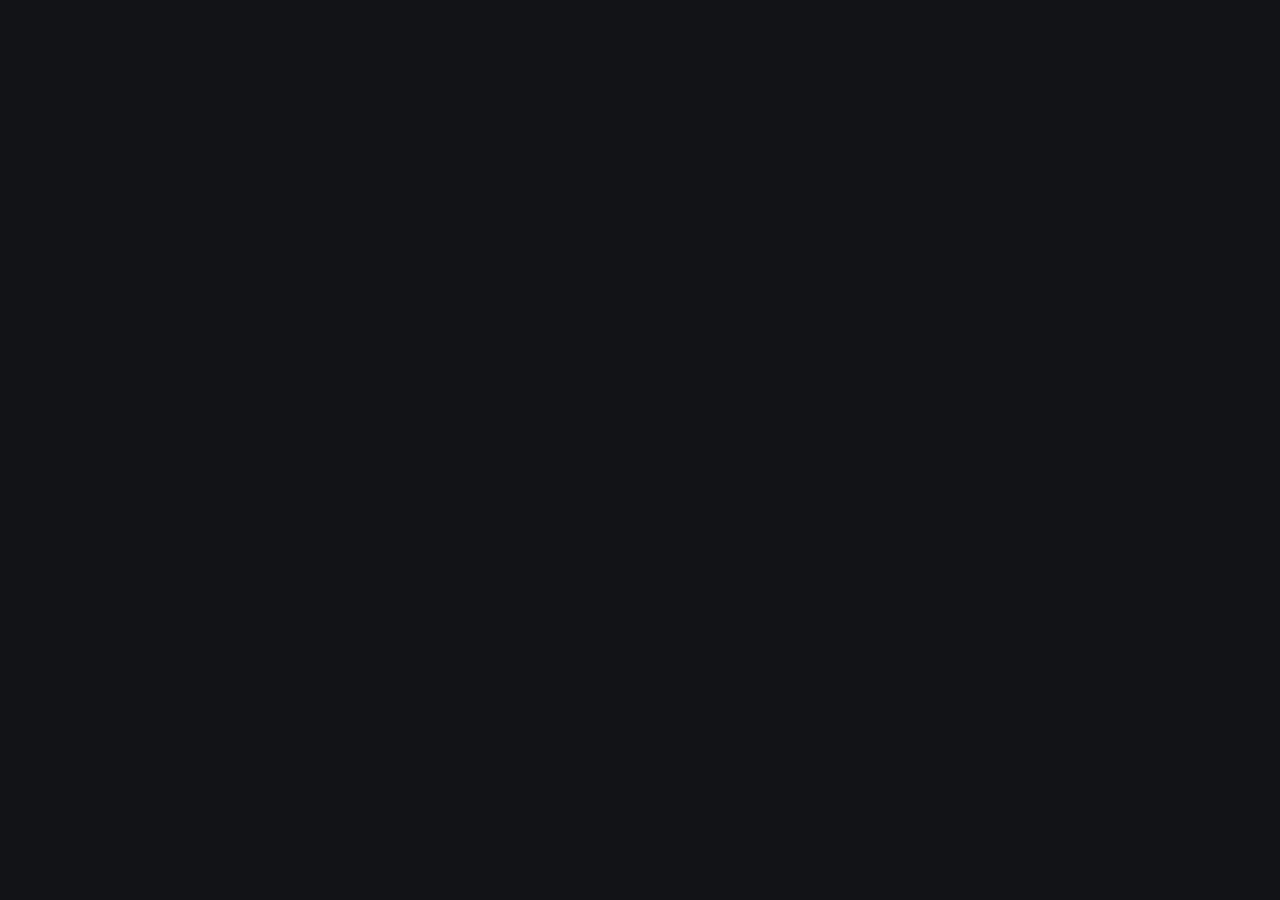
==== index.html @ 99cafe85 "Initial React-based App" ====
<!doctype html>
<html lang="en">
<head>
<meta charset="UTF-8" />
<meta name="viewport" content="width=device-width, initial-scale=1.0" />
<title>TCGP Corpus Lite</title>

<!-- React (no build step needed) -->
<script src="https://unpkg.com/react@18/umd/react.production.min.js" crossorigin></script>
<script src="https://unpkg.com/react-dom@18/umd/react-dom.production.min.js" crossorigin></script>
<script src="https://unpkg.com/@babel/standalone/babel.min.js" crossorigin></script>

<link rel="preconnect" href="https://fonts.googleapis.com">
<link href="https://fonts.googleapis.com/css2?family=Inter:wght@400;500;600;700&family=JetBrains+Mono:wght@400;500;600&display=swap" rel="stylesheet">

<style>
	:root {
		--bg: #121317;
		--surface: #1a1c22;
		--surface-2: #20232b;
		--border: #2b2e37;
		--text: #e7e8ec;
		--text-muted: #8b8f9c;
		--accent: #4fd1c5;
		--accent-dim: #2e5a56;
		--warn: #e0a458;
		--warn-bg: rgba(224, 164, 88, 0.08);
		--danger: #e0616f;
		--font-ui: 'Inter', system-ui, -apple-system, sans-serif;
		--font-mono: 'JetBrains Mono', ui-monospace, 'SF Mono', Menlo, Consolas, monospace;
	}

	* { box-sizing: border-box; }

	html, body {
		margin: 0;
		padding: 0;
		background: var(--bg);
		color: var(--text);
		font-family: var(--font-ui);
		height: 100%;
	}

	#root { min-height: 100vh; display: flex; flex-direction: column; }

	.topbar {
		padding: 20px 24px 16px;
		border-bottom: 1px solid var(--border);
		background: var(--bg);
		position: sticky;
		top: 0;
		z-index: 20;
	}

	.topbar h1 {
		font-size: 15px;
		font-weight: 600;
		letter-spacing: 0.02em;
		margin: 0 0 2px;
		color: var(--text);
	}

	.topbar .subtitle {
		font-size: 12.5px;
		color: var(--text-muted);
		margin: 0 0 14px;
		font-family: var(--font-mono);
	}

	.controls {
		display: flex;
		gap: 10px;
		align-items: center;
		flex-wrap: wrap;
	}

	.search-input {
		flex: 1;
		min-width: 220px;
		background: var(--surface);
		border: 1px solid var(--border);
		color: var(--text);
		padding: 8px 12px;
		border-radius: 6px;
		font-size: 13px;
		font-family: var(--font-mono);
		outline: none;
		transition: border-color 0.15s;
	}
	.search-input:focus { border-color: var(--accent-dim); }
	.search-input::placeholder { color: var(--text-muted); }

	.toggle-chip {
		display: inline-flex;
		align-items: center;
		gap: 6px;
		background: var(--surface);
		border: 1px solid var(--border);
		color: var(--text-muted);
		padding: 7px 12px;
		border-radius: 6px;
		font-size: 12.5px;
		cursor: pointer;
		user-select: none;
		white-space: nowrap;
	}
	.toggle-chip.active {
		color: var(--warn);
		border-color: rgba(224, 164, 88, 0.35);
		background: var(--warn-bg);
	}
	.toggle-chip input { accent-color: var(--warn); }

	.stat {
		font-size: 12px;
		color: var(--text-muted);
		font-family: var(--font-mono);
		white-space: nowrap;
	}

	.content { flex: 1; overflow: auto; padding: 0 24px 40px; }

	.state-msg {
		max-width: 560px;
		margin: 60px auto;
		text-align: center;
		color: var(--text-muted);
		font-size: 13.5px;
		line-height: 1.6;
	}
	.state-msg code {
		background: var(--surface);
		border: 1px solid var(--border);
		padding: 1px 6px;
		border-radius: 4px;
		font-family: var(--font-mono);
		color: var(--accent);
	}

	table {
		border-collapse: separate;
		border-spacing: 0;
		width: 100%;
		font-size: 13px;
		margin-top: 16px;
	}

	thead th {
		position: sticky;
		top: 0;
		background: var(--surface-2);
		z-index: 10;
		text-align: left;
		padding: 10px 14px;
		border-bottom: 1px solid var(--border);
		font-weight: 600;
		font-size: 11.5px;
		letter-spacing: 0.04em;
		text-transform: uppercase;
		color: var(--text-muted);
		white-space: nowrap;
	}

	thead th .lang-name {
		color: var(--text);
		font-size: 12.5px;
		text-transform: none;
		letter-spacing: 0;
		display: block;
		margin-bottom: 5px;
		font-family: var(--font-mono);
	}

	.completeness-track {
		height: 3px;
		width: 100%;
		background: var(--border);
		border-radius: 2px;
		overflow: hidden;
	}
	.completeness-fill {
		height: 100%;
		background: var(--accent);
		border-radius: 2px;
	}
	.completeness-fill.incomplete { background: var(--warn); }

	thead th:first-child, tbody td:first-child {
		position: sticky;
		left: 0;
		z-index: 11;
		background: var(--surface-2);
		border-right: 1px solid var(--border);
	}
	tbody td:first-child { background: #171920; z-index: 5; }

	tbody tr:hover td:first-child { background: #1d1f27; }

	tbody td {
		padding: 10px 14px;
		border-bottom: 1px solid var(--border);
		vertical-align: top;
		max-width: 320px;
	}

	tbody tr:hover td { background: #191b22; }
	tbody tr:hover td:first-child { background: #1d1f27; }

	.key-cell {
		font-family: var(--font-mono);
		color: var(--accent);
		font-size: 12.5px;
		white-space: nowrap;
	}

	.value-cell {
		font-family: var(--font-mono);
		color: var(--text);
		white-space: pre-wrap;
		word-break: break-word;
		line-height: 1.5;
	}

	.value-missing {
		color: var(--danger);
		font-family: var(--font-ui);
		font-size: 12px;
		font-style: italic;
		background: rgba(224, 97, 111, 0.06);
	}

	.row-flagged { background: var(--warn-bg); }
	.row-flagged td:first-child { background: rgba(224, 164, 88, 0.1); }

	.footer-note {
		color: var(--text-muted);
		font-size: 11.5px;
		font-family: var(--font-mono);
		padding: 16px 0 0;
	}

	::-webkit-scrollbar { width: 10px; height: 10px; }
	::-webkit-scrollbar-track { background: var(--bg); }
	::-webkit-scrollbar-thumb { background: var(--border); border-radius: 5px; }
	::-webkit-scrollbar-thumb:hover { background: #3a3e4a; }
</style>
</head>

<body>
<noscript>You need to enable JavaScript to run this app.</noscript>
<div id="root"></div>

<script type="text/babel" data-presets="react">
const { useState, useEffect, useMemo } = React;

// -----------------------------------------------------------------------
// Configure the language files to load. Filenames are expected to live
// in ./locales/<code>.json — edit this list to match what you actually have.
// -----------------------------------------------------------------------
const LANGUAGES = [
	"de_DE", "en_US", "fr_FR", "es_ES", "it_IT",
	"ja_JP", "ko_KR", "pt_BR", "zh_TW"
];

function flatten(obj, prefix = "", out = {}) {
	for (const [k, v] of Object.entries(obj)) {
		const newKey = prefix ? `${prefix}.${k}` : k;
		if (v && typeof v === "object" && !Array.isArray(v)) {
			flatten(v, newKey, out);
		} else {
			out[newKey] = Array.isArray(v) ? JSON.stringify(v) : String(v);
		}
	}
	return out;
}

function useTranslations() {
	const [state, setState] = useState({ status: "loading", languages: [], rows: [], missingFiles: [] });

	useEffect(() => {
		let cancelled = false;

		(async () => {
			const results = await Promise.all(
				LANGUAGES.map(async (lang) => {
					try {
						const res = await fetch(`locales/${lang}.json`, { cache: "no-store" });
						if (!res.ok) throw new Error(String(res.status));
						const json = await res.json();
						return { lang, data: flatten(json), ok: true };
					} catch (err) {
						return { lang, data: {}, ok: false };
					}
				})
			);

			if (cancelled) return;

			const found = results.filter((r) => r.ok);
			const missingFiles = results.filter((r) => !r.ok).map((r) => r.lang);

			if (found.length === 0) {
				setState({ status: "empty", languages: [], rows: [], missingFiles });
				return;
			}

			const languages = found.map((r) => r.lang);
			const allKeys = new Set();
			found.forEach((r) => Object.keys(r.data).forEach((k) => allKeys.add(k)));

			const rows = Array.from(allKeys)
				.sort()
				.map((key) => {
					const values = {};
					found.forEach((r) => {
						values[r.lang] = r.data[key] !== undefined ? r.data[key] : null;
					});
					return { key, values };
				});

			setState({ status: "ready", languages, rows, missingFiles });
		})();

		return () => { cancelled = true; };
	}, []);

	return state;
}

function CompletenessBar({ lang, rows }) {
	const total = rows.length || 1;
	const filled = rows.filter((r) => r.values[lang] !== null && r.values[lang] !== "").length;
	const pct = Math.round((filled / total) * 100);
	return (
		<div>
			<span className="lang-name">{lang}</span>
			<div className="completeness-track">
				<div
					className={`completeness-fill ${pct < 100 ? "incomplete" : ""}`}
					style={{ width: `${pct}%` }}
					title={`${filled}/${total} keys translated`}
				/>
			</div>
		</div>
	);
}

function App() {
	const { status, languages, rows, missingFiles } = useTranslations();
	const [query, setQuery] = useState("");
	const [onlyIncomplete, setOnlyIncomplete] = useState(false);

	const filteredRows = useMemo(() => {
		let r = rows;
		if (query.trim()) {
			const q = query.trim().toLowerCase();
			r = r.filter(
				(row) =>
					row.key.toLowerCase().includes(q) ||
					Object.values(row.values).some((v) => v && String(v).toLowerCase().includes(q))
			);
		}
		if (onlyIncomplete) {
			r = r.filter((row) => Object.values(row.values).some((v) => v === null || v === ""));
		}
		return r;
	}, [rows, query, onlyIncomplete]);

	const totalMissingCells = useMemo(
		() => rows.reduce((acc, row) => acc + Object.values(row.values).filter((v) => v === null || v === "").length, 0),
		[rows]
	);

	return (
		<React.Fragment>
			<div className="topbar">
				<h1>TCG Pocket Corpus Lite</h1>
				<p className="subtitle">./locales — {languages.length} languages · {rows.length} keys{totalMissingCells > 0 ? ` · ${totalMissingCells} missing` : ""}</p>
				{status === "ready" && (
					<div className="controls">
						<input
							className="search-input"
							type="text"
							placeholder="Filter by key or value…"
							value={query}
							onChange={(e) => setQuery(e.target.value)}
						/>
						<label className={`toggle-chip ${onlyIncomplete ? "active" : ""}`}>
							<input
								type="checkbox"
								checked={onlyIncomplete}
								onChange={(e) => setOnlyIncomplete(e.target.checked)}
							/>
							Only incomplete rows
						</label>
						<span className="stat">{filteredRows.length} shown</span>
					</div>
				)}
			</div>

			<div className="content">
				{status === "loading" && <div className="state-msg">Loading translation files…</div>}

				{status === "empty" && (
					<div className="state-msg">
						No language files could be loaded from <code>./locales</code>.<br /><br />
						Make sure your JSON files (e.g. <code>en_US.json</code>) sit in a <code>locales/</code> folder
						next to <code>index.html</code>, and that you're serving this over HTTP rather than opening
						it directly as a <code>file://</code> URL (browsers block that fetch). A quick way:<br /><br />
						<code>npx serve .</code> or <code>python3 -m http.server</code>
					</div>
				)}

				{status === "ready" && (
					<React.Fragment>
						<table>
							<thead>
								<tr>
									<th>Key</th>
									{languages.map((lang) => (
										<th key={lang}><CompletenessBar lang={lang} rows={rows} /></th>
									))}
								</tr>
							</thead>
							<tbody>
								{filteredRows.map((row) => {
									const hasMissing = Object.values(row.values).some((v) => v === null || v === "");
									return (
										<tr key={row.key} className={hasMissing ? "row-flagged" : ""}>
											<td className="key-cell">{row.key}</td>
											{languages.map((lang) => {
												const v = row.values[lang];
												const missing = v === null || v === "";
												return (
													<td key={lang} className={missing ? "value-missing" : "value-cell"}>
														{missing ? "missing" : v}
													</td>
												);
											})}
										</tr>
									);
								})}
							</tbody>
						</table>
						{missingFiles.length > 0 && (
							<p className="footer-note">Note: no file found for {missingFiles.join(", ")} — check the LANGUAGES list at the top of index.html.</p>
						)}
					</React.Fragment>
				)}
			</div>
		</React.Fragment>
	);
}

ReactDOM.createRoot(document.getElementById("root")).render(<App />);
</script>
</body>
</html>
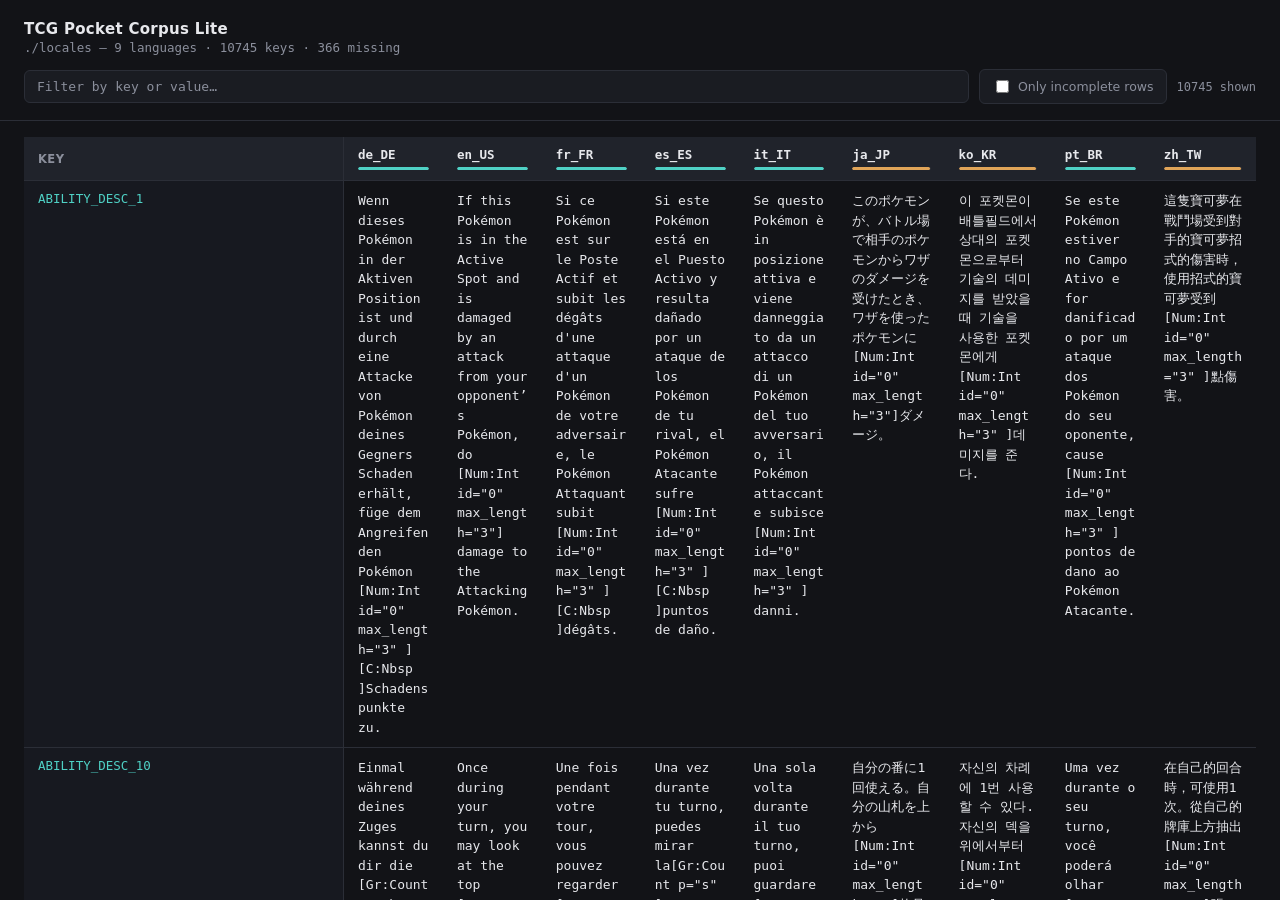
==== commit 3f2a02a5: "Rewrite in plain JavaScript - No React/Babel/CDN/dependency" ====
--- a/index.html
+++ b/index.html
@@ -4,11 +4,6 @@
 <meta charset="UTF-8" />
 <meta name="viewport" content="width=device-width, initial-scale=1.0" />
 <title>TCGP Corpus Lite</title>
-
-<!-- React (no build step needed) -->
-<script src="https://unpkg.com/react@18/umd/react.production.min.js" crossorigin></script>
-<script src="https://unpkg.com/react-dom@18/umd/react-dom.production.min.js" crossorigin></script>
-<script src="https://unpkg.com/@babel/standalone/babel.min.js" crossorigin></script>
 
 <link rel="preconnect" href="https://fonts.googleapis.com">
 <link href="https://fonts.googleapis.com/css2?family=Inter:wght@400;500;600;700&family=JetBrains+Mono:wght@400;500;600&display=swap" rel="stylesheet">
@@ -41,7 +36,7 @@
 		height: 100%;
 	}
 
-	#root { min-height: 100vh; display: flex; flex-direction: column; }
+	#root { height: 100vh; display: flex; flex-direction: column; }
 
 	.topbar {
 		padding: 20px 24px 16px;
@@ -248,11 +243,23 @@
 
 <body>
 <noscript>You need to enable JavaScript to run this app.</noscript>
-<div id="root"></div>
-
-<script type="text/babel" data-presets="react">
-const { useState, useEffect, useMemo } = React;
-
+<div id="root">
+	<div class="topbar">
+		<h1>TCG Pocket Corpus Lite</h1>
+		<p class="subtitle" id="subtitle">Loading…</p>
+		<div class="controls" id="controls" style="display:none;">
+			<input class="search-input" type="text" id="searchInput" placeholder="Filter by key or value…" />
+			<label class="toggle-chip" id="incompleteToggleLabel">
+				<input type="checkbox" id="incompleteToggle" />
+				Only incomplete rows
+			</label>
+			<span class="stat" id="shownStat"></span>
+		</div>
+	</div>
+	<div class="content" id="content"></div>
+</div>
+
+<script>
 // -----------------------------------------------------------------------
 // Configure the language files to load. Filenames are expected to live
 // in ./locales/<code>.json — edit this list to match what you actually have.
@@ -274,185 +281,170 @@
 	return out;
 }
 
-function useTranslations() {
-	const [state, setState] = useState({ status: "loading", languages: [], rows: [], missingFiles: [] });
-
-	useEffect(() => {
-		let cancelled = false;
-
-		(async () => {
-			const results = await Promise.all(
-				LANGUAGES.map(async (lang) => {
-					try {
-						const res = await fetch(`locales/${lang}.json`, { cache: "no-store" });
-						if (!res.ok) throw new Error(String(res.status));
-						const json = await res.json();
-						return { lang, data: flatten(json), ok: true };
-					} catch (err) {
-						return { lang, data: {}, ok: false };
-					}
+function escapeHtml(str) {
+	const div = document.createElement("div");
+	div.textContent = str;
+	return div.innerHTML;
+}
+
+let state = { status: "loading", languages: [], rows: [], missingFiles: [] };
+let query = "";
+let onlyIncomplete = false;
+
+async function loadTranslations() {
+	const results = await Promise.all(
+		LANGUAGES.map(async (lang) => {
+			try {
+				const res = await fetch(`locales/${lang}.json`, { cache: "no-store" });
+				if (!res.ok) throw new Error(String(res.status));
+				const json = await res.json();
+				return { lang, data: flatten(json), ok: true };
+			} catch (err) {
+				return { lang, data: {}, ok: false };
+			}
+		})
+	);
+
+	const found = results.filter((r) => r.ok);
+	const missingFiles = results.filter((r) => !r.ok).map((r) => r.lang);
+
+	if (found.length === 0) {
+		state = { status: "empty", languages: [], rows: [], missingFiles };
+		render();
+		return;
+	}
+
+	const languages = found.map((r) => r.lang);
+	const allKeys = new Set();
+	found.forEach((r) => Object.keys(r.data).forEach((k) => allKeys.add(k)));
+
+	const rows = Array.from(allKeys)
+		.sort()
+		.map((key) => {
+			const values = {};
+			found.forEach((r) => {
+				values[r.lang] = r.data[key] !== undefined ? r.data[key] : null;
+			});
+			return { key, values };
+		});
+
+	state = { status: "ready", languages, rows, missingFiles };
+	render();
+}
+
+function getFilteredRows() {
+	let r = state.rows;
+	if (query.trim()) {
+		const q = query.trim().toLowerCase();
+		r = r.filter(
+			(row) =>
+				row.key.toLowerCase().includes(q) ||
+				Object.values(row.values).some((v) => v && String(v).toLowerCase().includes(q))
+		);
+	}
+	if (onlyIncomplete) {
+		r = r.filter((row) => Object.values(row.values).some((v) => v === null || v === ""));
+	}
+	return r;
+}
+
+function completenessPct(lang) {
+	const total = state.rows.length || 1;
+	const filled = state.rows.filter((r) => r.values[lang] !== null && r.values[lang] !== "").length;
+	return Math.round((filled / total) * 100);
+}
+
+function render() {
+	const subtitle = document.getElementById("subtitle");
+	const controls = document.getElementById("controls");
+	const content = document.getElementById("content");
+	const shownStat = document.getElementById("shownStat");
+
+	if (state.status === "loading") {
+		subtitle.textContent = "Loading…";
+		controls.style.display = "none";
+		content.innerHTML = `<div class="state-msg">Loading translation files…</div>`;
+		return;
+	}
+
+	if (state.status === "empty") {
+		subtitle.textContent = "./locales — no files loaded";
+		controls.style.display = "none";
+		content.innerHTML = `
+			<div class="state-msg">
+				No language files could be loaded from <code>./locales</code>.<br /><br />
+				Make sure your JSON files (e.g. <code>en_US.json</code>) sit in a <code>locales/</code> folder
+				next to <code>index.html</code>, and that you're serving this over HTTP rather than opening
+				it directly as a <code>file://</code> URL (browsers block that fetch). A quick way:<br /><br />
+				<code>npx serve .</code> or <code>python -m http.server</code>
+			</div>`;
+		return;
+	}
+
+	// status === "ready"
+	const totalMissingCells = state.rows.reduce(
+		(acc, row) => acc + Object.values(row.values).filter((v) => v === null || v === "").length,
+		0
+	);
+	subtitle.textContent = `./locales — ${state.languages.length} languages · ${state.rows.length} keys${totalMissingCells > 0 ? ` · ${totalMissingCells} missing` : ""}`;
+	controls.style.display = "flex";
+
+	const filteredRows = getFilteredRows();
+	shownStat.textContent = `${filteredRows.length} shown`;
+
+	const headerCells = state.languages
+		.map((lang) => {
+			const pct = completenessPct(lang);
+			return `
+				<th>
+					<span class="lang-name">${escapeHtml(lang)}</span>
+					<div class="completeness-track">
+						<div class="completeness-fill ${pct < 100 ? "incomplete" : ""}" style="width:${pct}%" title="${pct}% translated"></div>
+					</div>
+				</th>`;
+		})
+		.join("");
+
+	const bodyRows = filteredRows
+		.map((row) => {
+			const hasMissing = Object.values(row.values).some((v) => v === null || v === "");
+			const cells = state.languages
+				.map((lang) => {
+					const v = row.values[lang];
+					const missing = v === null || v === "";
+					return `<td class="${missing ? "value-missing" : "value-cell"}">${missing ? "missing" : escapeHtml(v)}</td>`;
 				})
-			);
-
-			if (cancelled) return;
-
-			const found = results.filter((r) => r.ok);
-			const missingFiles = results.filter((r) => !r.ok).map((r) => r.lang);
-
-			if (found.length === 0) {
-				setState({ status: "empty", languages: [], rows: [], missingFiles });
-				return;
-			}
-
-			const languages = found.map((r) => r.lang);
-			const allKeys = new Set();
-			found.forEach((r) => Object.keys(r.data).forEach((k) => allKeys.add(k)));
-
-			const rows = Array.from(allKeys)
-				.sort()
-				.map((key) => {
-					const values = {};
-					found.forEach((r) => {
-						values[r.lang] = r.data[key] !== undefined ? r.data[key] : null;
-					});
-					return { key, values };
-				});
-
-			setState({ status: "ready", languages, rows, missingFiles });
-		})();
-
-		return () => { cancelled = true; };
-	}, []);
-
-	return state;
-}
-
-function CompletenessBar({ lang, rows }) {
-	const total = rows.length || 1;
-	const filled = rows.filter((r) => r.values[lang] !== null && r.values[lang] !== "").length;
-	const pct = Math.round((filled / total) * 100);
-	return (
-		<div>
-			<span className="lang-name">{lang}</span>
-			<div className="completeness-track">
-				<div
-					className={`completeness-fill ${pct < 100 ? "incomplete" : ""}`}
-					style={{ width: `${pct}%` }}
-					title={`${filled}/${total} keys translated`}
-				/>
-			</div>
-		</div>
-	);
-}
-
-function App() {
-	const { status, languages, rows, missingFiles } = useTranslations();
-	const [query, setQuery] = useState("");
-	const [onlyIncomplete, setOnlyIncomplete] = useState(false);
-
-	const filteredRows = useMemo(() => {
-		let r = rows;
-		if (query.trim()) {
-			const q = query.trim().toLowerCase();
-			r = r.filter(
-				(row) =>
-					row.key.toLowerCase().includes(q) ||
-					Object.values(row.values).some((v) => v && String(v).toLowerCase().includes(q))
-			);
-		}
-		if (onlyIncomplete) {
-			r = r.filter((row) => Object.values(row.values).some((v) => v === null || v === ""));
-		}
-		return r;
-	}, [rows, query, onlyIncomplete]);
-
-	const totalMissingCells = useMemo(
-		() => rows.reduce((acc, row) => acc + Object.values(row.values).filter((v) => v === null || v === "").length, 0),
-		[rows]
-	);
-
-	return (
-		<React.Fragment>
-			<div className="topbar">
-				<h1>TCG Pocket Corpus Lite</h1>
-				<p className="subtitle">./locales — {languages.length} languages · {rows.length} keys{totalMissingCells > 0 ? ` · ${totalMissingCells} missing` : ""}</p>
-				{status === "ready" && (
-					<div className="controls">
-						<input
-							className="search-input"
-							type="text"
-							placeholder="Filter by key or value…"
-							value={query}
-							onChange={(e) => setQuery(e.target.value)}
-						/>
-						<label className={`toggle-chip ${onlyIncomplete ? "active" : ""}`}>
-							<input
-								type="checkbox"
-								checked={onlyIncomplete}
-								onChange={(e) => setOnlyIncomplete(e.target.checked)}
-							/>
-							Only incomplete rows
-						</label>
-						<span className="stat">{filteredRows.length} shown</span>
-					</div>
-				)}
-			</div>
-
-			<div className="content">
-				{status === "loading" && <div className="state-msg">Loading translation files…</div>}
-
-				{status === "empty" && (
-					<div className="state-msg">
-						No language files could be loaded from <code>./locales</code>.<br /><br />
-						Make sure your JSON files (e.g. <code>en_US.json</code>) sit in a <code>locales/</code> folder
-						next to <code>index.html</code>, and that you're serving this over HTTP rather than opening
-						it directly as a <code>file://</code> URL (browsers block that fetch). A quick way:<br /><br />
-						<code>npx serve .</code> or <code>python3 -m http.server</code>
-					</div>
-				)}
-
-				{status === "ready" && (
-					<React.Fragment>
-						<table>
-							<thead>
-								<tr>
-									<th>Key</th>
-									{languages.map((lang) => (
-										<th key={lang}><CompletenessBar lang={lang} rows={rows} /></th>
-									))}
-								</tr>
-							</thead>
-							<tbody>
-								{filteredRows.map((row) => {
-									const hasMissing = Object.values(row.values).some((v) => v === null || v === "");
-									return (
-										<tr key={row.key} className={hasMissing ? "row-flagged" : ""}>
-											<td className="key-cell">{row.key}</td>
-											{languages.map((lang) => {
-												const v = row.values[lang];
-												const missing = v === null || v === "";
-												return (
-													<td key={lang} className={missing ? "value-missing" : "value-cell"}>
-														{missing ? "missing" : v}
-													</td>
-												);
-											})}
-										</tr>
-									);
-								})}
-							</tbody>
-						</table>
-						{missingFiles.length > 0 && (
-							<p className="footer-note">Note: no file found for {missingFiles.join(", ")} — check the LANGUAGES list at the top of index.html.</p>
-						)}
-					</React.Fragment>
-				)}
-			</div>
-		</React.Fragment>
-	);
-}
-
-ReactDOM.createRoot(document.getElementById("root")).render(<App />);
+				.join("");
+			return `<tr class="${hasMissing ? "row-flagged" : ""}"><td class="key-cell">${escapeHtml(row.key)}</td>${cells}</tr>`;
+		})
+		.join("");
+
+	const missingFilesNote =
+		state.missingFiles.length > 0
+			? `<p class="footer-note">Note: no file found for ${escapeHtml(state.missingFiles.join(", "))} — check the LANGUAGES list at the top of index.html.</p>`
+			: "";
+
+	content.innerHTML = `
+		<table>
+			<thead><tr><th>Key</th>${headerCells}</tr></thead>
+			<tbody>${bodyRows}</tbody>
+		</table>
+		${missingFilesNote}
+	`;
+}
+
+document.getElementById("searchInput").addEventListener("input", (e) => {
+	query = e.target.value;
+	render();
+});
+
+document.getElementById("incompleteToggle").addEventListener("change", (e) => {
+	onlyIncomplete = e.target.checked;
+	document.getElementById("incompleteToggleLabel").classList.toggle("active", onlyIncomplete);
+	render();
+});
+
+loadTranslations();
 </script>
 </body>
 </html>
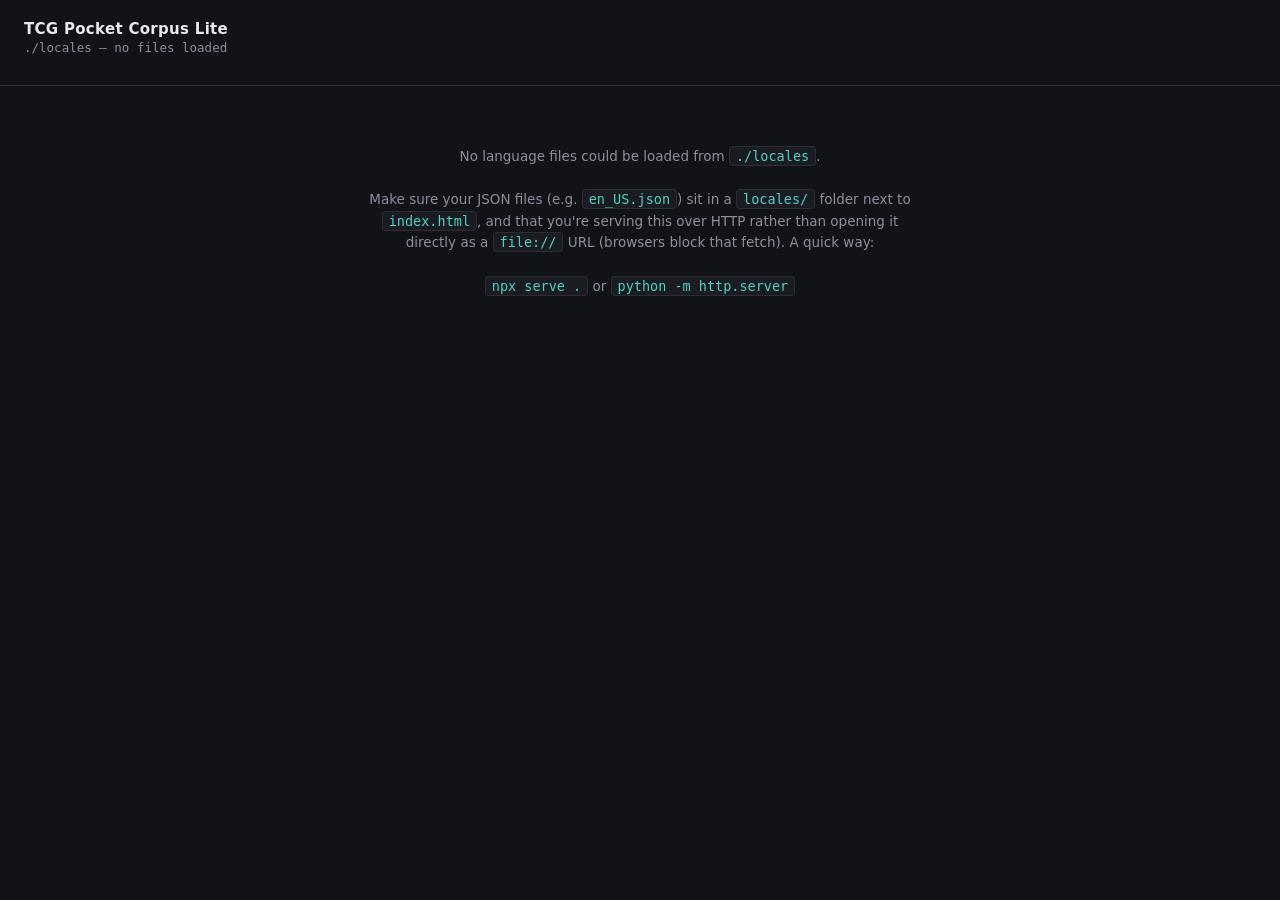
==== commit 5c2575e5: "Switch to manifest-based multi-file locale loading" ====
--- a/index.html
+++ b/index.html
@@ -4,6 +4,20 @@
 <meta charset="UTF-8" />
 <meta name="viewport" content="width=device-width, initial-scale=1.0" />
 <title>TCGP Corpus Lite</title>
+
+<meta name="description" content="A small tool for comparing translation strings from Pokémon TCG Pocket, side by side across languages.">
+<link rel="icon" href="favicon.svg" type="image/svg+xml">
+<link rel="alternate icon" href="favicon.ico">
+<link rel="apple-touch-icon" href="apple-touch-icon.png" type="image/png">
+<meta property="og:title" content="TCGP Corpus Lite">
+<meta property="og:description" content="A small tool for comparing translation strings from Pokémon TCG Pocket, side by side across languages.">
+<meta property="og:type" content="website">
+<meta property="og:url" content="https://superpikapool13.github.io/TCGP-Corpus-Lite/">
+<meta property="og:image" content="https://superpikapool13.github.io/TCGP-Corpus-Lite/og-image.png">
+<meta name="twitter:card" content="summary_large_image">
+<meta name="twitter:title" content="TCGP Corpus Lite">
+<meta name="twitter:description" content="A small tool for comparing translation strings from Pokémon TCG Pocket, side by side across languages.">
+<meta name="twitter:image" content="https://superpikapool13.github.io/TCGP-Corpus-Lite/og-image.png">
 
 <link rel="preconnect" href="https://fonts.googleapis.com">
 <link href="https://fonts.googleapis.com/css2?family=Inter:wght@400;500;600;700&family=JetBrains+Mono:wght@400;500;600&display=swap" rel="stylesheet">
@@ -260,14 +274,14 @@
 </div>
 
 <script>
-// -----------------------------------------------------------------------
-// Configure the language files to load. Filenames are expected to live
-// in ./locales/<code>.json — edit this list to match what you actually have.
-// -----------------------------------------------------------------------
-const LANGUAGES = [
-	"de_DE", "en_US", "fr_FR", "es_ES", "it_IT",
-	"ja_JP", "ko_KR", "pt_BR", "zh_TW"
-];
+// // -----------------------------------------------------------------------
+// // Configure the language files to load. Filenames are expected to live
+// // in ./locales/<code>.json — edit this list to match what you actually have.
+// // -----------------------------------------------------------------------
+// const LANGUAGES = [
+// 	"de_DE", "en_US", "fr_FR", "es_ES", "it_IT",
+// 	"ja_JP", "ko_KR", "pt_BR", "zh_TW"
+// ];
 
 function flatten(obj, prefix = "", out = {}) {
 	for (const [k, v] of Object.entries(obj)) {
@@ -287,21 +301,54 @@
 	return div.innerHTML;
 }
 
+function deepMergeInto(target, source) {
+	for (const [k, v] of Object.entries(source)) {
+		if (v && typeof v === "object" && !Array.isArray(v) && target[k] && typeof target[k] === "object") {
+			deepMergeInto(target[k], v);
+		} else {
+			target[k] = v;
+		}
+	}
+	return target;
+}
+
 let state = { status: "loading", languages: [], rows: [], missingFiles: [] };
 let query = "";
 let onlyIncomplete = false;
 
 async function loadTranslations() {
+	let manifest;
+	try {
+		const res = await fetch("locales/manifest.json", { cache: "no-store" });
+		if (!res.ok) throw new Error(String(res.status));
+		manifest = await res.json();
+	} catch (err) {
+		state = { status: "empty", languages: [], rows: [], missingFiles: [] };
+		render();
+		return;
+	}
+
+	const langCodes = Object.keys(manifest).sort();
+
 	const results = await Promise.all(
-		LANGUAGES.map(async (lang) => {
-			try {
-				const res = await fetch(`locales/${lang}.json`, { cache: "no-store" });
-				if (!res.ok) throw new Error(String(res.status));
-				const json = await res.json();
-				return { lang, data: flatten(json), ok: true };
-			} catch (err) {
-				return { lang, data: {}, ok: false };
+		langCodes.map(async (lang) => {
+			const filenames = manifest[lang] || [];
+			const merged = {};
+			let loadedAny = false;
+
+			for (const filename of filenames) {
+				try {
+					const res = await fetch(`locales/${lang}/${filename}`, { cache: "no-store" });
+					if (!res.ok) throw new Error(String(res.status));
+					const json = await res.json();
+					deepMergeInto(merged, json);
+					loadedAny = true;
+				} catch (err) {
+					// this specific file failed — keep merging whatever else loaded
+				}
 			}
+
+			return { lang, data: flatten(merged), ok: loadedAny };
 		})
 	);
 
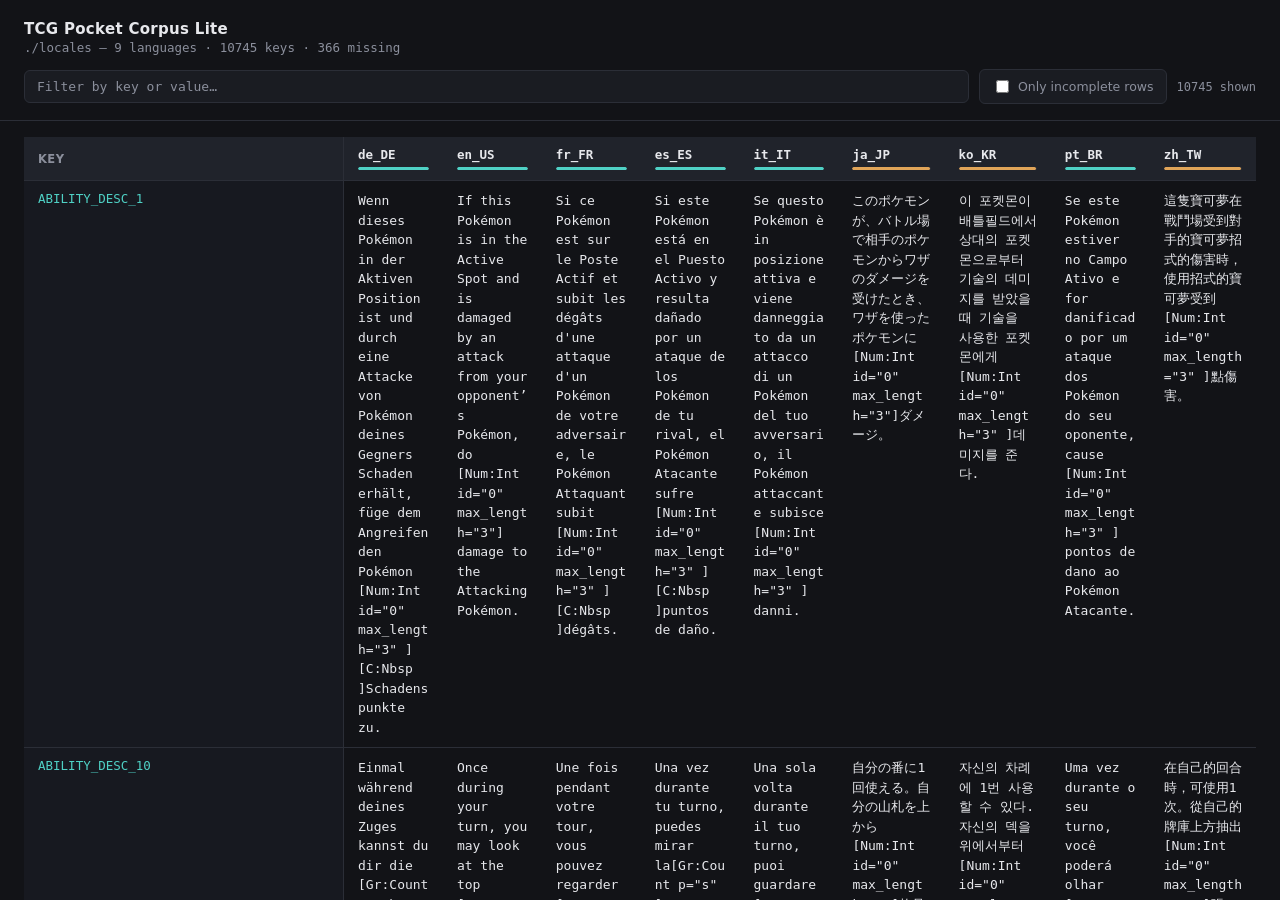
==== commit a9534fc6: "Revert to version from 00b9c0959f3d233e1bf68d2e61ef2b2ba8f6d405" ====
--- a/index.html
+++ b/index.html
@@ -274,14 +274,14 @@
 </div>
 
 <script>
-// // -----------------------------------------------------------------------
-// // Configure the language files to load. Filenames are expected to live
-// // in ./locales/<code>.json — edit this list to match what you actually have.
-// // -----------------------------------------------------------------------
-// const LANGUAGES = [
-// 	"de_DE", "en_US", "fr_FR", "es_ES", "it_IT",
-// 	"ja_JP", "ko_KR", "pt_BR", "zh_TW"
-// ];
+// -----------------------------------------------------------------------
+// Configure the language files to load. Filenames are expected to live
+// in ./locales/<code>.json — edit this list to match what you actually have.
+// -----------------------------------------------------------------------
+const LANGUAGES = [
+	"de_DE", "en_US", "fr_FR", "es_ES", "it_IT",
+	"ja_JP", "ko_KR", "pt_BR", "zh_TW"
+];
 
 function flatten(obj, prefix = "", out = {}) {
 	for (const [k, v] of Object.entries(obj)) {
@@ -301,54 +301,21 @@
 	return div.innerHTML;
 }
 
-function deepMergeInto(target, source) {
-	for (const [k, v] of Object.entries(source)) {
-		if (v && typeof v === "object" && !Array.isArray(v) && target[k] && typeof target[k] === "object") {
-			deepMergeInto(target[k], v);
-		} else {
-			target[k] = v;
-		}
-	}
-	return target;
-}
-
 let state = { status: "loading", languages: [], rows: [], missingFiles: [] };
 let query = "";
 let onlyIncomplete = false;
 
 async function loadTranslations() {
-	let manifest;
-	try {
-		const res = await fetch("locales/manifest.json", { cache: "no-store" });
-		if (!res.ok) throw new Error(String(res.status));
-		manifest = await res.json();
-	} catch (err) {
-		state = { status: "empty", languages: [], rows: [], missingFiles: [] };
-		render();
-		return;
-	}
-
-	const langCodes = Object.keys(manifest).sort();
-
 	const results = await Promise.all(
-		langCodes.map(async (lang) => {
-			const filenames = manifest[lang] || [];
-			const merged = {};
-			let loadedAny = false;
-
-			for (const filename of filenames) {
-				try {
-					const res = await fetch(`locales/${lang}/${filename}`, { cache: "no-store" });
-					if (!res.ok) throw new Error(String(res.status));
-					const json = await res.json();
-					deepMergeInto(merged, json);
-					loadedAny = true;
-				} catch (err) {
-					// this specific file failed — keep merging whatever else loaded
-				}
+		LANGUAGES.map(async (lang) => {
+			try {
+				const res = await fetch(`locales/${lang}.json`, { cache: "no-store" });
+				if (!res.ok) throw new Error(String(res.status));
+				const json = await res.json();
+				return { lang, data: flatten(json), ok: true };
+			} catch (err) {
+				return { lang, data: {}, ok: false };
 			}
-
-			return { lang, data: flatten(merged), ok: loadedAny };
 		})
 	);
 
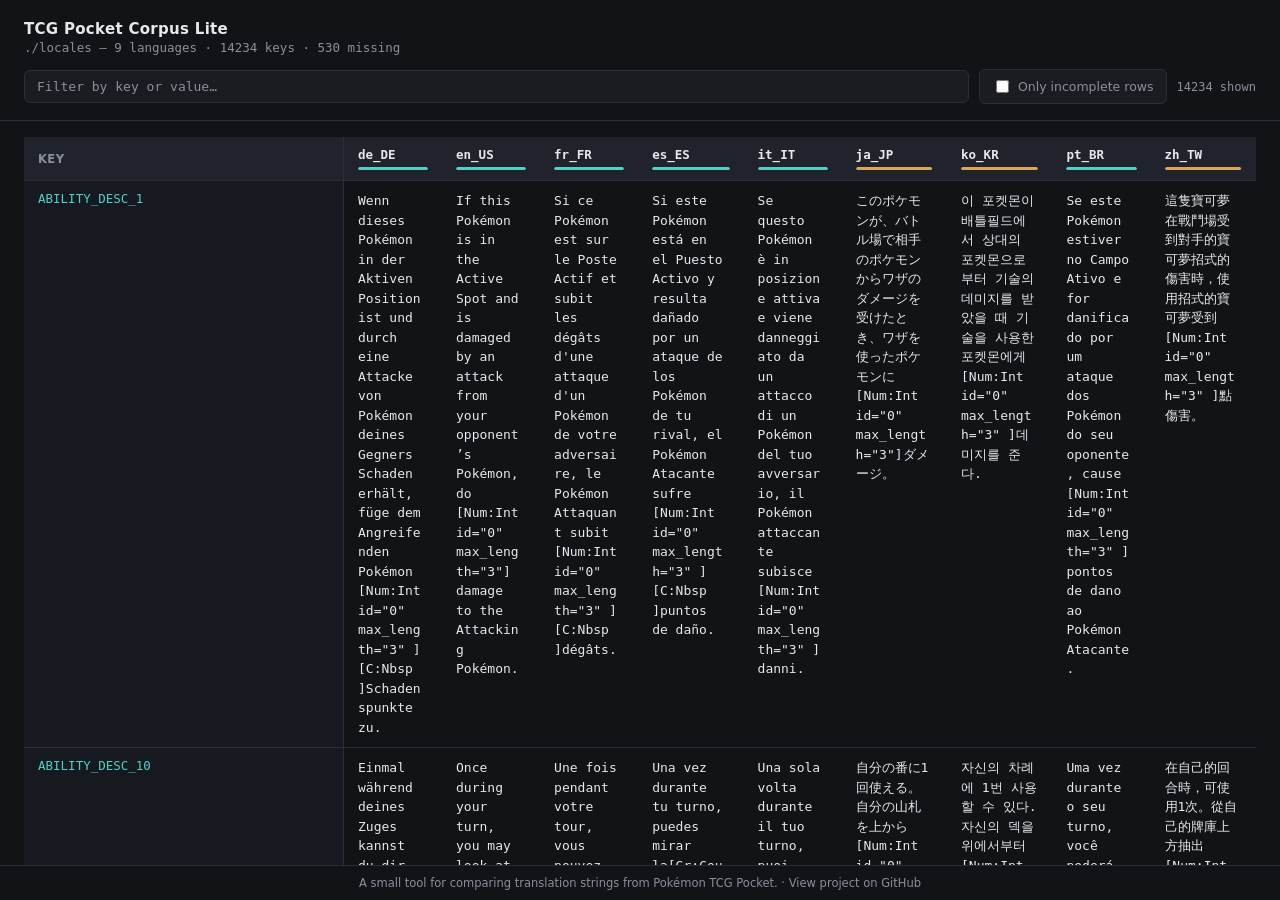
==== commit 8cb3e29e: "Some more visual updates - Update loading message to include a simple spinner animation. - Add foote" ====
--- a/index.html
+++ b/index.html
@@ -146,6 +146,56 @@
 		color: var(--accent);
 	}
 
+	.loading-card {
+		max-width: 280px;
+		margin: 100px auto 0;
+		text-align: center;
+		background: var(--surface);
+		border: 1px solid var(--border);
+		border-radius: 10px;
+		padding: 32px 24px;
+		box-shadow: 0 8px 24px rgba(0, 0, 0, 0.35);
+	}
+
+	.spinner {
+		width: 26px;
+		height: 26px;
+		margin: 0 auto 16px;
+		border-radius: 50%;
+		border: 3px solid var(--border);
+		border-top-color: var(--accent);
+		animation: spin 0.8s linear infinite;
+	}
+
+	@keyframes spin {
+		to { transform: rotate(360deg); }
+	}
+
+	.loading-card p {
+		margin: 0;
+		color: var(--text-muted);
+		font-size: 13px;
+	}
+
+	.footer {
+		flex-shrink: 0;
+		padding: 10px 24px;
+		border-top: 1px solid var(--border);
+		background: var(--bg);
+		font-size: 11.5px;
+		color: var(--text-muted);
+		text-align: center;
+	}
+
+	.footer a {
+		color: inherit;
+		text-decoration: none;
+	}
+	.footer:hover a {
+		color: var(--accent);
+		text-decoration: underline;
+	}
+
 	table {
 		border-collapse: separate;
 		border-spacing: 0;
@@ -270,7 +320,18 @@
 			<span class="stat" id="shownStat"></span>
 		</div>
 	</div>
-	<div class="content" id="content"></div>
+	<div class="content" id="content">
+		<div class="loading-card">
+			<div class="spinner"></div>
+			<p>Loading translation files…</p>
+		</div>
+	</div>
+	<footer class="footer">
+		A small tool for comparing translation strings from Pokémon TCG Pocket. &middot; 
+		<a href="https://github.com/superpikapool13/TCGP-Corpus-Lite" target="_blank" rel="noopener">
+			View project on GitHub
+		</a>
+	</footer>
 </div>
 
 <script>
@@ -377,7 +438,11 @@
 	if (state.status === "loading") {
 		subtitle.textContent = "Loading…";
 		controls.style.display = "none";
-		content.innerHTML = `<div class="state-msg">Loading translation files…</div>`;
+		content.innerHTML = `
+			<div class="loading-card">
+				<div class="spinner"></div>
+				<p>Loading translation files…</p>
+			</div>`;
 		return;
 	}
 
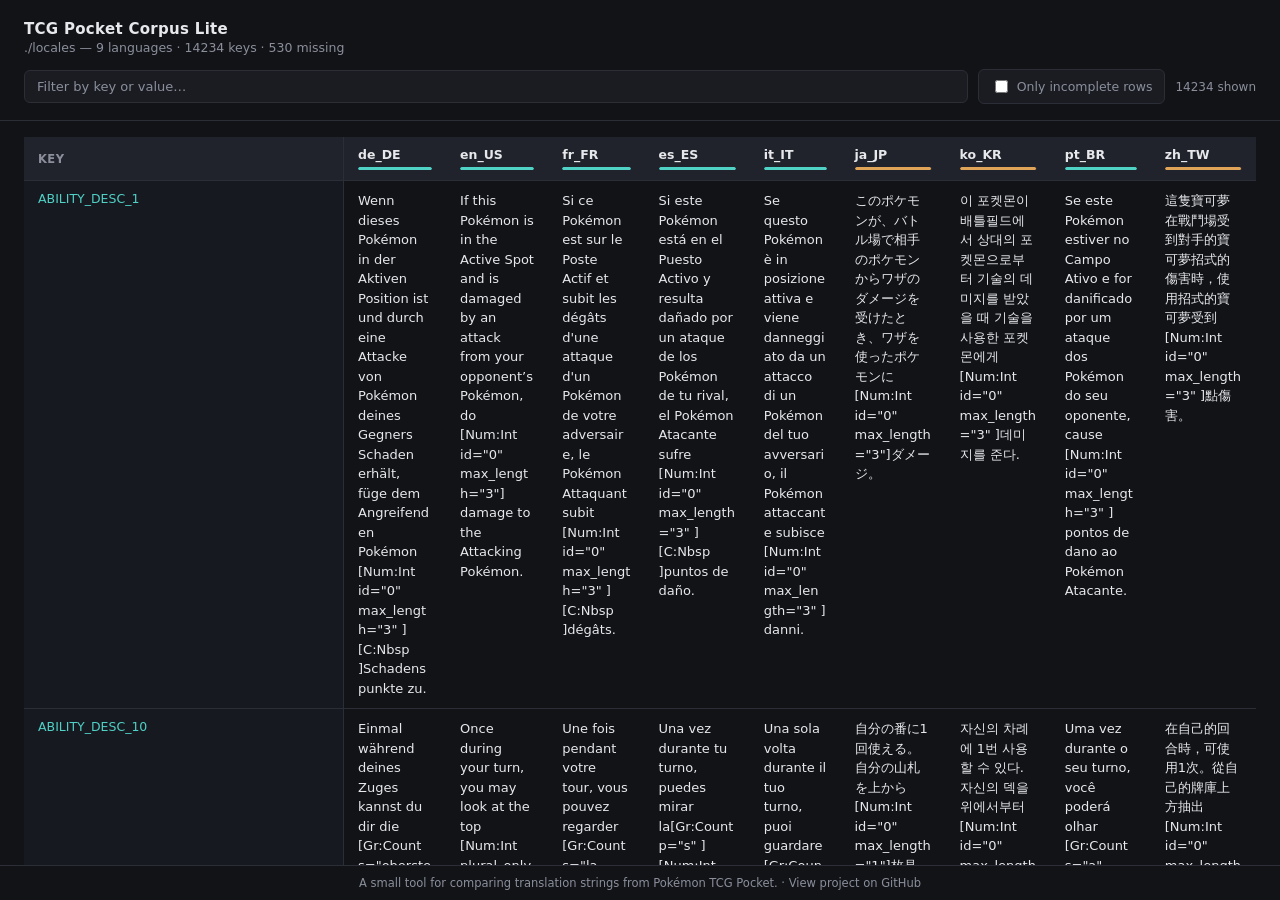
==== commit 60ccc2cb: "Simplify project structure - Split `index.html` into `App.js` and `styles.css` - Add `404.html` for " ====
--- a/index.html
+++ b/index.html
@@ -22,287 +22,7 @@
 <link rel="preconnect" href="https://fonts.googleapis.com">
 <link href="https://fonts.googleapis.com/css2?family=Inter:wght@400;500;600;700&family=JetBrains+Mono:wght@400;500;600&display=swap" rel="stylesheet">
 
-<style>
-	:root {
-		--bg: #121317;
-		--surface: #1a1c22;
-		--surface-2: #20232b;
-		--border: #2b2e37;
-		--text: #e7e8ec;
-		--text-muted: #8b8f9c;
-		--accent: #4fd1c5;
-		--accent-dim: #2e5a56;
-		--warn: #e0a458;
-		--warn-bg: rgba(224, 164, 88, 0.08);
-		--danger: #e0616f;
-		--font-ui: 'Inter', system-ui, -apple-system, sans-serif;
-		--font-mono: 'JetBrains Mono', ui-monospace, 'SF Mono', Menlo, Consolas, monospace;
-	}
-
-	* { box-sizing: border-box; }
-
-	html, body {
-		margin: 0;
-		padding: 0;
-		background: var(--bg);
-		color: var(--text);
-		font-family: var(--font-ui);
-		height: 100%;
-	}
-
-	#root { height: 100vh; display: flex; flex-direction: column; }
-
-	.topbar {
-		padding: 20px 24px 16px;
-		border-bottom: 1px solid var(--border);
-		background: var(--bg);
-		position: sticky;
-		top: 0;
-		z-index: 20;
-	}
-
-	.topbar h1 {
-		font-size: 15px;
-		font-weight: 600;
-		letter-spacing: 0.02em;
-		margin: 0 0 2px;
-		color: var(--text);
-	}
-
-	.topbar .subtitle {
-		font-size: 12.5px;
-		color: var(--text-muted);
-		margin: 0 0 14px;
-		font-family: var(--font-mono);
-	}
-
-	.controls {
-		display: flex;
-		gap: 10px;
-		align-items: center;
-		flex-wrap: wrap;
-	}
-
-	.search-input {
-		flex: 1;
-		min-width: 220px;
-		background: var(--surface);
-		border: 1px solid var(--border);
-		color: var(--text);
-		padding: 8px 12px;
-		border-radius: 6px;
-		font-size: 13px;
-		font-family: var(--font-mono);
-		outline: none;
-		transition: border-color 0.15s;
-	}
-	.search-input:focus { border-color: var(--accent-dim); }
-	.search-input::placeholder { color: var(--text-muted); }
-
-	.toggle-chip {
-		display: inline-flex;
-		align-items: center;
-		gap: 6px;
-		background: var(--surface);
-		border: 1px solid var(--border);
-		color: var(--text-muted);
-		padding: 7px 12px;
-		border-radius: 6px;
-		font-size: 12.5px;
-		cursor: pointer;
-		user-select: none;
-		white-space: nowrap;
-	}
-	.toggle-chip.active {
-		color: var(--warn);
-		border-color: rgba(224, 164, 88, 0.35);
-		background: var(--warn-bg);
-	}
-	.toggle-chip input { accent-color: var(--warn); }
-
-	.stat {
-		font-size: 12px;
-		color: var(--text-muted);
-		font-family: var(--font-mono);
-		white-space: nowrap;
-	}
-
-	.content { flex: 1; overflow: auto; padding: 0 24px 40px; }
-
-	.state-msg {
-		max-width: 560px;
-		margin: 60px auto;
-		text-align: center;
-		color: var(--text-muted);
-		font-size: 13.5px;
-		line-height: 1.6;
-	}
-	.state-msg code {
-		background: var(--surface);
-		border: 1px solid var(--border);
-		padding: 1px 6px;
-		border-radius: 4px;
-		font-family: var(--font-mono);
-		color: var(--accent);
-	}
-
-	.loading-card {
-		max-width: 280px;
-		margin: 100px auto 0;
-		text-align: center;
-		background: var(--surface);
-		border: 1px solid var(--border);
-		border-radius: 10px;
-		padding: 32px 24px;
-		box-shadow: 0 8px 24px rgba(0, 0, 0, 0.35);
-	}
-
-	.spinner {
-		width: 26px;
-		height: 26px;
-		margin: 0 auto 16px;
-		border-radius: 50%;
-		border: 3px solid var(--border);
-		border-top-color: var(--accent);
-		animation: spin 0.8s linear infinite;
-	}
-
-	@keyframes spin {
-		to { transform: rotate(360deg); }
-	}
-
-	.loading-card p {
-		margin: 0;
-		color: var(--text-muted);
-		font-size: 13px;
-	}
-
-	.footer {
-		flex-shrink: 0;
-		padding: 10px 24px;
-		border-top: 1px solid var(--border);
-		background: var(--bg);
-		font-size: 11.5px;
-		color: var(--text-muted);
-		text-align: center;
-	}
-
-	.footer a {
-		color: inherit;
-		text-decoration: none;
-	}
-	.footer:hover a {
-		color: var(--accent);
-		text-decoration: underline;
-	}
-
-	table {
-		border-collapse: separate;
-		border-spacing: 0;
-		width: 100%;
-		font-size: 13px;
-		margin-top: 16px;
-	}
-
-	thead th {
-		position: sticky;
-		top: 0;
-		background: var(--surface-2);
-		z-index: 10;
-		text-align: left;
-		padding: 10px 14px;
-		border-bottom: 1px solid var(--border);
-		font-weight: 600;
-		font-size: 11.5px;
-		letter-spacing: 0.04em;
-		text-transform: uppercase;
-		color: var(--text-muted);
-		white-space: nowrap;
-	}
-
-	thead th .lang-name {
-		color: var(--text);
-		font-size: 12.5px;
-		text-transform: none;
-		letter-spacing: 0;
-		display: block;
-		margin-bottom: 5px;
-		font-family: var(--font-mono);
-	}
-
-	.completeness-track {
-		height: 3px;
-		width: 100%;
-		background: var(--border);
-		border-radius: 2px;
-		overflow: hidden;
-	}
-	.completeness-fill {
-		height: 100%;
-		background: var(--accent);
-		border-radius: 2px;
-	}
-	.completeness-fill.incomplete { background: var(--warn); }
-
-	thead th:first-child, tbody td:first-child {
-		position: sticky;
-		left: 0;
-		z-index: 11;
-		background: var(--surface-2);
-		border-right: 1px solid var(--border);
-	}
-	tbody td:first-child { background: #171920; z-index: 5; }
-
-	tbody tr:hover td:first-child { background: #1d1f27; }
-
-	tbody td {
-		padding: 10px 14px;
-		border-bottom: 1px solid var(--border);
-		vertical-align: top;
-		max-width: 320px;
-	}
-
-	tbody tr:hover td { background: #191b22; }
-	tbody tr:hover td:first-child { background: #1d1f27; }
-
-	.key-cell {
-		font-family: var(--font-mono);
-		color: var(--accent);
-		font-size: 12.5px;
-		white-space: nowrap;
-	}
-
-	.value-cell {
-		font-family: var(--font-mono);
-		color: var(--text);
-		white-space: pre-wrap;
-		word-break: break-word;
-		line-height: 1.5;
-	}
-
-	.value-missing {
-		color: var(--danger);
-		font-family: var(--font-ui);
-		font-size: 12px;
-		font-style: italic;
-		background: rgba(224, 97, 111, 0.06);
-	}
-
-	.row-flagged { background: var(--warn-bg); }
-	.row-flagged td:first-child { background: rgba(224, 164, 88, 0.1); }
-
-	.footer-note {
-		color: var(--text-muted);
-		font-size: 11.5px;
-		font-family: var(--font-mono);
-		padding: 16px 0 0;
-	}
-
-	::-webkit-scrollbar { width: 10px; height: 10px; }
-	::-webkit-scrollbar-track { background: var(--bg); }
-	::-webkit-scrollbar-thumb { background: var(--border); border-radius: 5px; }
-	::-webkit-scrollbar-thumb:hover { background: #3a3e4a; }
-</style>
+<link rel="stylesheet" href="styles.css">
 </head>
 
 <body>
@@ -334,196 +54,6 @@
 	</footer>
 </div>
 
-<script>
-// -----------------------------------------------------------------------
-// Configure the language files to load. Filenames are expected to live
-// in ./locales/<code>.json — edit this list to match what you actually have.
-// -----------------------------------------------------------------------
-const LANGUAGES = [
-	"de_DE", "en_US", "fr_FR", "es_ES", "it_IT",
-	"ja_JP", "ko_KR", "pt_BR", "zh_TW"
-];
-
-function flatten(obj, prefix = "", out = {}) {
-	for (const [k, v] of Object.entries(obj)) {
-		const newKey = prefix ? `${prefix}.${k}` : k;
-		if (v && typeof v === "object" && !Array.isArray(v)) {
-			flatten(v, newKey, out);
-		} else {
-			out[newKey] = Array.isArray(v) ? JSON.stringify(v) : String(v);
-		}
-	}
-	return out;
-}
-
-function escapeHtml(str) {
-	const div = document.createElement("div");
-	div.textContent = str;
-	return div.innerHTML;
-}
-
-let state = { status: "loading", languages: [], rows: [], missingFiles: [] };
-let query = "";
-let onlyIncomplete = false;
-
-async function loadTranslations() {
-	const results = await Promise.all(
-		LANGUAGES.map(async (lang) => {
-			try {
-				const res = await fetch(`locales/${lang}.json`, { cache: "no-store" });
-				if (!res.ok) throw new Error(String(res.status));
-				const json = await res.json();
-				return { lang, data: flatten(json), ok: true };
-			} catch (err) {
-				return { lang, data: {}, ok: false };
-			}
-		})
-	);
-
-	const found = results.filter((r) => r.ok);
-	const missingFiles = results.filter((r) => !r.ok).map((r) => r.lang);
-
-	if (found.length === 0) {
-		state = { status: "empty", languages: [], rows: [], missingFiles };
-		render();
-		return;
-	}
-
-	const languages = found.map((r) => r.lang);
-	const allKeys = new Set();
-	found.forEach((r) => Object.keys(r.data).forEach((k) => allKeys.add(k)));
-
-	const rows = Array.from(allKeys)
-		.sort()
-		.map((key) => {
-			const values = {};
-			found.forEach((r) => {
-				values[r.lang] = r.data[key] !== undefined ? r.data[key] : null;
-			});
-			return { key, values };
-		});
-
-	state = { status: "ready", languages, rows, missingFiles };
-	render();
-}
-
-function getFilteredRows() {
-	let r = state.rows;
-	if (query.trim()) {
-		const q = query.trim().toLowerCase();
-		r = r.filter(
-			(row) =>
-				row.key.toLowerCase().includes(q) ||
-				Object.values(row.values).some((v) => v && String(v).toLowerCase().includes(q))
-		);
-	}
-	if (onlyIncomplete) {
-		r = r.filter((row) => Object.values(row.values).some((v) => v === null || v === ""));
-	}
-	return r;
-}
-
-function completenessPct(lang) {
-	const total = state.rows.length || 1;
-	const filled = state.rows.filter((r) => r.values[lang] !== null && r.values[lang] !== "").length;
-	return Math.round((filled / total) * 100);
-}
-
-function render() {
-	const subtitle = document.getElementById("subtitle");
-	const controls = document.getElementById("controls");
-	const content = document.getElementById("content");
-	const shownStat = document.getElementById("shownStat");
-
-	if (state.status === "loading") {
-		subtitle.textContent = "Loading…";
-		controls.style.display = "none";
-		content.innerHTML = `
-			<div class="loading-card">
-				<div class="spinner"></div>
-				<p>Loading translation files…</p>
-			</div>`;
-		return;
-	}
-
-	if (state.status === "empty") {
-		subtitle.textContent = "./locales — no files loaded";
-		controls.style.display = "none";
-		content.innerHTML = `
-			<div class="state-msg">
-				No language files could be loaded from <code>./locales</code>.<br /><br />
-				Make sure your JSON files (e.g. <code>en_US.json</code>) sit in a <code>locales/</code> folder
-				next to <code>index.html</code>, and that you're serving this over HTTP rather than opening
-				it directly as a <code>file://</code> URL (browsers block that fetch). A quick way:<br /><br />
-				<code>npx serve .</code> or <code>python -m http.server</code>
-			</div>`;
-		return;
-	}
-
-	// status === "ready"
-	const totalMissingCells = state.rows.reduce(
-		(acc, row) => acc + Object.values(row.values).filter((v) => v === null || v === "").length,
-		0
-	);
-	subtitle.textContent = `./locales — ${state.languages.length} languages · ${state.rows.length} keys${totalMissingCells > 0 ? ` · ${totalMissingCells} missing` : ""}`;
-	controls.style.display = "flex";
-
-	const filteredRows = getFilteredRows();
-	shownStat.textContent = `${filteredRows.length} shown`;
-
-	const headerCells = state.languages
-		.map((lang) => {
-			const pct = completenessPct(lang);
-			return `
-				<th>
-					<span class="lang-name">${escapeHtml(lang)}</span>
-					<div class="completeness-track">
-						<div class="completeness-fill ${pct < 100 ? "incomplete" : ""}" style="width:${pct}%" title="${pct}% translated"></div>
-					</div>
-				</th>`;
-		})
-		.join("");
-
-	const bodyRows = filteredRows
-		.map((row) => {
-			const hasMissing = Object.values(row.values).some((v) => v === null || v === "");
-			const cells = state.languages
-				.map((lang) => {
-					const v = row.values[lang];
-					const missing = v === null || v === "";
-					return `<td class="${missing ? "value-missing" : "value-cell"}">${missing ? "missing" : escapeHtml(v)}</td>`;
-				})
-				.join("");
-			return `<tr class="${hasMissing ? "row-flagged" : ""}"><td class="key-cell">${escapeHtml(row.key)}</td>${cells}</tr>`;
-		})
-		.join("");
-
-	const missingFilesNote =
-		state.missingFiles.length > 0
-			? `<p class="footer-note">Note: no file found for ${escapeHtml(state.missingFiles.join(", "))} — check the LANGUAGES list at the top of index.html.</p>`
-			: "";
-
-	content.innerHTML = `
-		<table>
-			<thead><tr><th>Key</th>${headerCells}</tr></thead>
-			<tbody>${bodyRows}</tbody>
-		</table>
-		${missingFilesNote}
-	`;
-}
-
-document.getElementById("searchInput").addEventListener("input", (e) => {
-	query = e.target.value;
-	render();
-});
-
-document.getElementById("incompleteToggle").addEventListener("change", (e) => {
-	onlyIncomplete = e.target.checked;
-	document.getElementById("incompleteToggleLabel").classList.toggle("active", onlyIncomplete);
-	render();
-});
-
-loadTranslations();
-</script>
+<script src="App.js"></script>
 </body>
 </html>
--- a/styles.css
+++ b/styles.css
@@ -0,0 +1,323 @@
+:root {
+	--bg: #121317;
+	--surface: #1a1c22;
+	--surface-2: #20232b;
+	--border: #2b2e37;
+	--text: #e7e8ec;
+	--text-muted: #8b8f9c;
+	--accent: #4fd1c5;
+	--accent-dim: #2e5a56;
+	--warn: #e0a458;
+	--warn-bg: rgba(224, 164, 88, 0.08);
+	--danger: #e0616f;
+	--font-ui: 'Inter', system-ui, -apple-system, sans-serif;
+	-font-mono: 'JetBrains Mono', ui-monospace, 'SF Mono', Menlo, Consolas, monospace;
+}
+
+* {
+	box-sizing: border-box;
+}
+
+html, body {
+	margin: 0;
+	padding: 0;
+	background: var(--bg);
+	color: var(--text);
+	font-family: var(--font-ui);
+	height: 100%;
+}
+
+#root {
+	height: 100vh;
+	display: flex;
+	flex-direction: column;
+}
+
+.topbar {
+	padding: 20px 24px 16px;
+	border-bottom: 1px solid var(--border);
+	background: var(--bg);
+	position: sticky;
+	top: 0;
+	z-index: 20;
+}
+
+.topbar h1 {
+	font-size: 15px;
+	font-weight: 600;
+	letter-spacing: 0.02em;
+	margin: 0 0 2px;
+	color: var(--text);
+}
+
+.topbar .subtitle {
+	font-size: 12.5px;
+	color: var(--text-muted);
+	margin: 0 0 14px;
+	font-family: var(--font-mono);
+}
+
+.controls {
+	display: flex;
+	gap: 10px;
+	align-items: center;
+	flex-wrap: wrap;
+}
+
+.search-input {
+	flex: 1;
+	min-width: 220px;
+	background: var(--surface);
+	border: 1px solid var(--border);
+	color: var(--text);
+	padding: 8px 12px;
+	border-radius: 6px;
+	font-size: 13px;
+	font-family: var(--font-mono);
+	outline: none;
+	transition: border-color 0.15s;
+}
+.search-input:focus {
+	border-color: var(--accent-dim);
+}
+.search-input::placeholder {
+	color: var(--text-muted);
+}
+
+.toggle-chip {
+	display: inline-flex;
+	align-items: center;
+	gap: 6px;
+	background: var(--surface);
+	border: 1px solid var(--border);
+	color: var(--text-muted);
+	padding: 7px 12px;
+	border-radius: 6px;
+	font-size: 12.5px;
+	cursor: pointer;
+	user-select: none;
+	white-space: nowrap;
+}
+.toggle-chip.active {
+	color: var(--warn);
+	border-color: rgba(224, 164, 88, 0.35);
+	background: var(--warn-bg);
+}
+.toggle-chip input {
+	accent-color: var(--warn);
+}
+
+.stat {
+	font-size: 12px;
+	color: var(--text-muted);
+	font-family: var(--font-mono);
+	white-space: nowrap;
+}
+
+.content {
+	flex: 1;
+	overflow: auto;
+	padding: 0 24px 40px;
+}
+
+.state-msg {
+	max-width: 560px;
+	margin: 60px auto;
+	text-align: center;
+	color: var(--text-muted);
+	font-size: 13.5px;
+	line-height: 1.6;
+}
+.state-msg code {
+	background: var(--surface);
+	border: 1px solid var(--border);
+	padding: 1px 6px;
+	border-radius: 4px;
+	font-family: var(--font-mono);
+	color: var(--accent);
+}
+
+.loading-card {
+	max-width: 280px;
+	margin: 100px auto 0;
+	text-align: center;
+	background: var(--surface);
+	border: 1px solid var(--border);
+	border-radius: 10px;
+	padding: 32px 24px;
+	box-shadow: 0 8px 24px rgba(0, 0, 0, 0.35);
+}
+
+.spinner {
+	width: 26px;
+	height: 26px;
+	margin: 0 auto 16px;
+	border-radius: 50%;
+	border: 3px solid var(--border);
+	border-top-color: var(--accent);
+	animation: spin 0.8s linear infinite;
+}
+
+@keyframes spin {
+	to {
+		transform: rotate(360deg);
+	}
+}
+
+.loading-card p {
+	margin: 0;
+	color: var(--text-muted);
+	font-size: 13px;
+}
+
+.footer {
+	flex-shrink: 0;
+	padding: 10px 24px;
+	border-top: 1px solid var(--border);
+	background: var(--bg);
+	font-size: 11.5px;
+	color: var(--text-muted);
+	text-align: center;
+}
+
+.footer a {
+	color: inherit;
+	text-decoration: none;
+}
+.footer:hover a {
+	color: var(--accent);
+	text-decoration: underline;
+}
+
+table {
+	border-collapse: separate;
+	border-spacing: 0;
+	width: 100%;
+	font-size: 13px;
+	margin-top: 16px;
+}
+
+thead th {
+	position: sticky;
+	top: 0;
+	background: var(--surface-2);
+	z-index: 10;
+	text-align: left;
+	padding: 10px 14px;
+	border-bottom: 1px solid var(--border);
+	font-weight: 600;
+	font-size: 11.5px;
+	letter-spacing: 0.04em;
+	text-transform: uppercase;
+	color: var(--text-muted);
+	white-space: nowrap;
+}
+
+thead th .lang-name {
+	color: var(--text);
+	font-size: 12.5px;
+	text-transform: none;
+	letter-spacing: 0;
+	display: block;
+	margin-bottom: 5px;
+	font-family: var(--font-mono);
+}
+
+.completeness-track {
+	height: 3px;
+	width: 100%;
+	background: var(--border);
+	border-radius: 2px;
+	overflow: hidden;
+}
+.completeness-fill {
+	height: 100%;
+	background: var(--accent);
+	border-radius: 2px;
+}
+.completeness-fill.incomplete {
+	background: var(--warn);
+}
+
+thead th:first-child,
+tbody td:first-child {
+	position: sticky;
+	left: 0;
+	z-index: 11;
+	background: var(--surface-2);
+	border-right: 1px solid var(--border);
+}
+tbody td:first-child {
+	background: #171920;
+	z-index: 5;
+}
+
+tbody tr:hover td:first-child {
+	background: #1d1f27;
+}
+
+tbody td {
+	padding: 10px 14px;
+	border-bottom: 1px solid var(--border);
+	vertical-align: top;
+	max-width: 320px;
+}
+
+tbody tr:hover td {
+	background: #191b22;
+}
+tbody tr:hover td:first-child {
+	background: #1d1f27;
+}
+
+.key-cell {
+	font-family: var(--font-mono);
+	color: var(--accent);
+	font-size: 12.5px;
+	white-space: nowrap;
+}
+
+.value-cell {
+	font-family: var(--font-mono);
+	color: var(--text);
+	white-space: pre-wrap;
+	word-break: break-word;
+	line-height: 1.5;
+}
+
+.value-missing {
+	color: var(--danger);
+	font-family: var(--font-ui);
+	font-size: 12px;
+	font-style: italic;
+	background: rgba(224, 97, 111, 0.06);
+}
+
+.row-flagged {
+	background: var(--warn-bg);
+}
+.row-flagged td:first-child {
+	background: rgba(224, 164, 88, 0.1);
+}
+
+.footer-note {
+	color: var(--text-muted);
+	font-size: 11.5px;
+	font-family: var(--font-mono);
+	padding: 16px 0 0;
+}
+
+::-webkit-scrollbar {
+	width: 10px;
+	height: 10px;
+}
+::-webkit-scrollbar-track {
+	background: var(--bg);
+}
+::-webkit-scrollbar-thumb {
+	background: var(--border);
+	border-radius: 5px;
+}
+::-webkit-scrollbar-thumb:hover {
+	background: #3a3e4a;
+}
